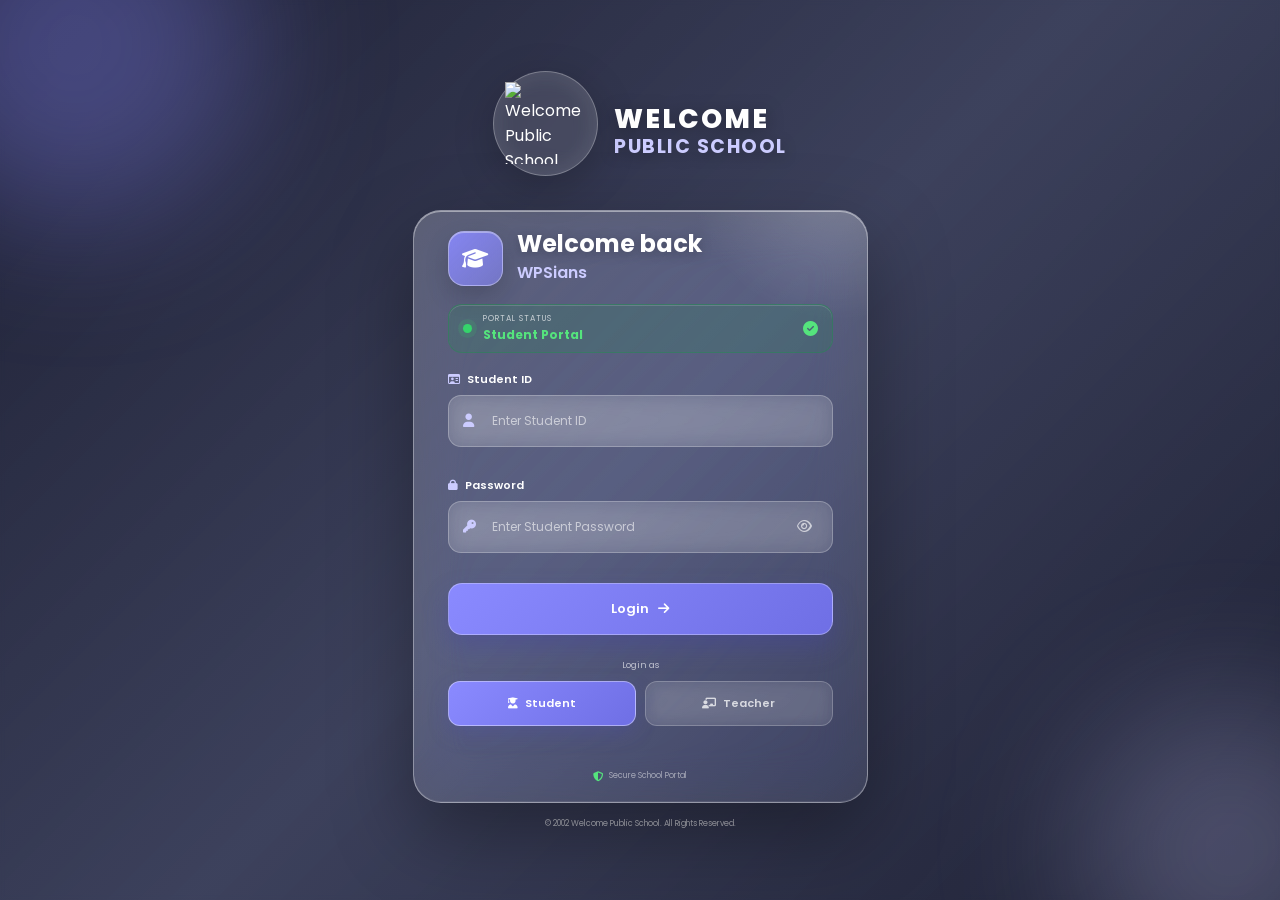
==== index.html @ 6a937719 "upload 1" ====
<!DOCTYPE html>
<html lang="en">
<head>
    <meta charset="UTF-8">

    <meta
        name="viewport"
        content="width=device-width, initial-scale=1.0"
    >

    <title>Login | Welcome Public School</title>

    <!-- Google Font -->
    <link rel="preconnect" href="https://fonts.googleapis.com">
    <link rel="preconnect" href="https://fonts.gstatic.com" crossorigin>

    <link
        href="https://fonts.googleapis.com/css2?family=Poppins:wght@300;400;500;600;700;800&display=swap"
        rel="stylesheet"
    >

    <!-- Font Awesome -->
    <link
        rel="stylesheet"
        href="https://cdnjs.cloudflare.com/ajax/libs/font-awesome/6.6.0/css/all.min.css"
    >

    <!-- CSS -->
    <link rel="stylesheet" href="login.css">
</head>

<body>

    <!-- =====================================================
         BACKGROUND VIDEO
         ===================================================== -->

    <video
        class="background-video"
        autoplay
        muted
        loop
        playsinline
        preload="auto"
    >
        <source src="images/bg-video.mp4" type="video/mp4">
    </video>


    <!-- =====================================================
         VIDEO OVERLAY
         ===================================================== -->

    <div class="video-overlay"></div>


    <!-- =====================================================
         DECORATIVE LIGHT
         ===================================================== -->

    <div class="ambient-light light-one"></div>
    <div class="ambient-light light-two"></div>


    <!-- =====================================================
         LOGIN PAGE
         ===================================================== -->

    <main class="login-page">


        <!-- =================================================
             SCHOOL BRANDING
             No background / no card
             ================================================= -->

        <section class="school-branding">

            <div class="logo-wrapper">

                <img
                    src="images/logo.png"
                    alt="Welcome Public School Logo"
                    class="school-logo"
                >

            </div>

            


            <div class="school-name">

                <h1>
                    WELCOME
                </h1>

                <h2>
                    PUBLIC SCHOOL
                </h2>

            </div>

        </section>



        <!-- =================================================
             LOGIN CARD
             ================================================= -->

        <section class="login-section">

            <div class="login-card">


                <!-- Glass shine -->

                <div class="glass-shine"></div>


                <!-- =================================================
                     CARD HEADER
                     ================================================= -->

                <div class="login-header">

                    <div class="login-icon">

                        <i class="fa-solid fa-graduation-cap"></i>

                    </div>

                    <div>

                        <h2>
                            Welcome back
                        </h2>

                        <p>
                            WPSians
                        </p>

                    </div>

                </div>



                <!-- =================================================
                     PORTAL STATUS
                     ================================================= -->

                <div
                    class="portal-status student-mode"
                    id="portalStatus"
                >

                    <span class="status-dot"></span>

                    <div class="status-text">

                        <span>
                            Portal Status
                        </span>

                        <strong id="portalName">
                            Student Portal
                        </strong>

                    </div>

                    <i
                        class="fa-solid fa-circle-check"
                        id="statusIcon"
                    ></i>

                </div>



                <!-- =================================================
                     LOGIN FORM
                     ================================================= -->

                <form
                    id="loginForm"
                    autocomplete="on"
                    novalidate
                >


                    <!-- ID -->

                    <div class="input-group">

                        <label for="userId">

                            <i class="fa-regular fa-id-card"></i>

                            <span id="idLabel">
                                Student ID
                            </span>

                        </label>


                        <div class="input-box">

                            <i class="fa-solid fa-user"></i>

                            <input
                                type="text"
                                id="userId"
                                name="userId"
                                placeholder="Enter ID"
                                autocomplete="username"
                            >

                        </div>


                        <small
                            class="error"
                            id="idError"
                        ></small>

                    </div>



                    <!-- PASSWORD -->

                    <div class="input-group">

                        <label for="password">

                            <i class="fa-solid fa-lock"></i>

                            <span id="passwordLabel">
                                Password
                            </span>

                        </label>


                        <div class="input-box">

                            <i class="fa-solid fa-key"></i>

                            <input
                                type="password"
                                id="password"
                                name="password"
                                placeholder="Enter Password"
                                autocomplete="current-password"
                            >


                            <button
                                type="button"
                                class="password-toggle"
                                id="passwordToggle"
                                aria-label="Show password"
                            >

                                <i class="fa-regular fa-eye"></i>

                            </button>

                        </div>


                        <small
                            class="error"
                            id="passwordError"
                        ></small>

                    </div>



                    <!-- =================================================
                         LOGIN BUTTON
                         ================================================= -->

                    <button
                        type="submit"
                        class="login-button"
                        id="loginButton"
                    >

                        <span class="button-text">
                            Login
                        </span>

                        <i class="fa-solid fa-arrow-right"></i>

                        <span class="loader"></span>

                    </button>

                </form>



                <!-- =================================================
                     PORTAL SELECTOR
                     ================================================= -->

                <div class="portal-selector">

                    <span class="selector-label">
                        Login as
                    </span>


                    <div class="portal-buttons">


                        <button
                            type="button"
                            class="portal-button active"
                            id="studentButton"
                        >

                            <i class="fa-solid fa-user-graduate"></i>

                            <span>
                                Student
                            </span>

                        </button>


                        <button
                            type="button"
                            class="portal-button"
                            id="teacherButton"
                        >

                            <i class="fa-solid fa-chalkboard-user"></i>

                            <span>
                                Teacher
                            </span>

                        </button>

                    </div>

                </div>



                <!-- =================================================
                     MESSAGE
                     ================================================= -->

                <div
                    class="login-message"
                    id="loginMessage"
                ></div>



                <!-- =================================================
                     SECURITY
                     ================================================= -->

                <div class="security">

                    <i class="fa-solid fa-shield-halved"></i>

                    <span>
                        Secure School Portal
                    </span>

                </div>

            </div>


            <p class="copyright">
                © 2002 Welcome Public School. All Rights Reserved.
            </p>

        </section>

    </main>


    <!-- JavaScript -->
    <script src="login.js"></script>
    <!-- JavaScript -->
    <script src="common.js"></script>

</body>
</html>
---- login.css ----
/* =========================================================
   WELCOME PUBLIC SCHOOL
   MODERN LIQUID GLASS LOGIN
   ========================================================= */


/* =========================================================
   RESET
   ========================================================= */

* {
    margin: 0;
    padding: 0;
    box-sizing: border-box;
}

html {
    min-height: 100%;
}

body {
    min-height: 100vh;

    font-family: 'Poppins', sans-serif;

    color: #FFFFFF;

    overflow-x: hidden;

    background: #333B42;
}



/* =========================================================
   BACKGROUND VIDEO
   ========================================================= */

.background-video {
    position: fixed;

    inset: 0;

    width: 100%;
    height: 100%;

    object-fit: cover;

    z-index: -5;
}



/* =========================================================
   VIDEO OVERLAY
   ========================================================= */

.video-overlay {
    position: fixed;

    inset: 0;

    z-index: -4;

    background:
        linear-gradient(
            135deg,
            rgba(20, 20, 45, 0.70),
            rgba(75, 75, 130, 0.42),
            rgba(20, 20, 45, 0.68)
        );

    backdrop-filter: blur(2px);
}



/* =========================================================
   AMBIENT LIGHTS
   ========================================================= */

.ambient-light {
    position: fixed;

    border-radius: 50%;

    pointer-events: none;

    z-index: -3;

    filter: blur(70px);
}

.light-one {
    width: 350px;
    height: 350px;

    top: -130px;
    left: -100px;

    background: rgba(138, 138, 255, 0.35);
}

.light-two {
    width: 300px;
    height: 300px;

    right: -100px;
    bottom: -100px;

    background: rgba(204, 204, 255, 0.25);
}



/* =========================================================
   MAIN PAGE
   ========================================================= */

.login-page {

    min-height: 100vh;

    width: 100%;

    display: flex;

    flex-direction: column;

    align-items: center;

    justify-content: center;

    padding: 35px 20px;

}



/* =========================================================
   SCHOOL BRANDING
   NO BACKGROUND
   NO CARD
   ========================================================= */

.school-branding {
    display: inline-flex;

    align-items: center;
    justify-content: center;

    gap: 16px;

    margin: 0 auto 25px;
    margin-bottom: 20px;

    position: relative;
    z-index: 5;

    text-align: left;

    color: #ffffff;
}

@keyframes brandingAppear {

    from {
        opacity: 0;
        transform: translateY(-18px);
    }

    to {
        opacity: 1;
        transform: translateY(0);
    }

}



/* =========================================================
   LOGO
   ========================================================= */

.logo-wrapper {

    width: 105px;
    height: 105px;

    margin: 0 auto 14px;

    display: flex;

    align-items: center;
    justify-content: center;

    border-radius: 50%;

    background: rgba(255, 255, 255, 0.10);

    border: 1px solid rgba(255, 255, 255, 0.30);

    box-shadow:
        0 10px 40px rgba(0, 0, 0, 0.22),

        inset 0 0 25px
        rgba(255, 255, 255, 0.10);

    backdrop-filter: blur(12px);

    transition: 0.35s ease;
}

.logo-wrapper:hover {

    transform: translateY(-5px) scale(1.03);

    background: rgba(255, 255, 255, 0.16);

    box-shadow:
        0 15px 45px rgba(0, 0, 0, 0.28);
}

.school-logo {

    width: 82px;
    height: 82px;

    object-fit: contain;
}



/* =========================================================
   SCHOOL NAME
   ========================================================= */

.school-name h1 {

    font-size: 27px;

    line-height: 1;

    font-weight: 800;

    letter-spacing: 2px;

    color: #FFFFFF;

    text-shadow:
        0 3px 18px rgba(0, 0, 0, 0.35);
}

.school-name h2 {

    margin-top: 5px;

    font-size: 19px;

    line-height: 1;

    font-weight: 700;

    letter-spacing: 1.5px;

    color: #CCCCFF;

    text-shadow:
        0 3px 15px rgba(0, 0, 0, 0.30);
}



/* =========================================================
   SCHOOL INFO
   ========================================================= */

.school-line {

    width: 55px;
    height: 2px;

    margin: 12px auto 8px;

    border-radius: 20px;

    background: #FFFFFF;

    opacity: 0.7;
}

.established {

    font-size: 10px;

    font-weight: 600;

    color: #FFFFFF;

    opacity: 0.9;
}

.location {

    margin-top: 3px;

    font-size: 9px;

    line-height: 1.5;

    color: #CCCCFF;

    opacity: 0.85;
}



/* =========================================================
   LOGIN SECTION
   ========================================================= */

.login-section {

    width: 100%;

    max-width: 455px;

    animation: cardAppear 0.8s 0.1s ease both;
}

@keyframes cardAppear {

    from {
        opacity: 0;

        transform:
            translateY(25px)
            scale(0.98);
    }

    to {
        opacity: 1;

        transform:
            translateY(0)
            scale(1);
    }

}



/* =========================================================
   LIQUID GLASS LOGIN CARD
   ========================================================= */

.login-card {

    position: relative;

    width: 100%;

    padding: 20px 34px;

    overflow: hidden;

    border-radius: 28px;

    background:
        linear-gradient(
            135deg,
            rgba(255, 255, 255, 0.22),
            rgba(255, 255, 255, 0.09)
        );

    border:
        1px solid rgba(255, 255, 255, 0.38);

    box-shadow:

        0 30px 80px
        rgba(0, 0, 0, 0.35),

        inset 0 1px 0
        rgba(255, 255, 255, 0.45),

        inset 0 -1px 0
        rgba(255, 255, 255, 0.08);

    backdrop-filter:
        blur(25px)
        saturate(150%);

    -webkit-backdrop-filter:
        blur(25px)
        saturate(150%);

    transition: 0.35s ease;
}

.login-card:hover {

    border-color:
        rgba(255, 255, 255, 0.50);

    box-shadow:

        0 35px 90px
        rgba(0, 0, 0, 0.40),

        inset 0 1px 0
        rgba(255, 255, 255, 0.50);
}



/* =========================================================
   GLASS SHINE
   ========================================================= */

.glass-shine {

    position: absolute;

    width: 300px;
    height: 300px;

    top: -190px;
    right: -120px;

    border-radius: 50%;

    background:
        radial-gradient(
            circle,
            rgba(255, 255, 255, 0.22),
            transparent 70%
        );

    pointer-events: none;
}



/* =========================================================
   LOGIN HEADER
   ========================================================= */

.login-header {

    position: relative;

    display: flex;

    align-items: center;

    gap: 14px;

    margin-bottom: 18px;
}

.login-icon {

    width: 55px;
    height: 55px;

    display: flex;

    align-items: center;
    justify-content: center;

    flex-shrink: 0;

    border-radius: 16px;

    color: #FFFFFF;

    background:
        linear-gradient(
            135deg,
            rgba(138, 138, 255, 0.90),
            rgba(138, 138, 255, 0.55)
        );

    border:
        1px solid rgba(255, 255, 255, 0.35);

    box-shadow:
        0 10px 25px rgba(0, 0, 0, 0.16),

        inset 0 1px 0
        rgba(255, 255, 255, 0.35);
}

.login-icon i {
    font-size: 21px;
}

.login-header h2 {

    font-size: 24px;

    line-height: 1.1;

    font-weight: 700;

    color: #FFFFFF;

    text-shadow:
        0 2px 12px rgba(0, 0, 0, 0.25);
}

.login-header p {

    margin-top: 2px;

    font-size: 16px;

    font-weight: 600;

    color: #CCCCFF;
}



/* =========================================================
   PORTAL STATUS
   ========================================================= */

.portal-status {

    display: flex;

    align-items: center;

    gap: 11px;

    padding: 8px 14px;

    margin-bottom: 18px;

    border-radius: 14px;

    background:
        rgba(10, 159, 61, 0.13);

    border:
        1px solid rgba(10, 159, 61, 0.30);

    box-shadow:
        inset 0 1px 0
        rgba(255, 255, 255, 0.15);

    transition: 0.3s ease;
}

.status-dot {

    width: 9px;
    height: 9px;

    border-radius: 50%;

    flex-shrink: 0;

    background: #35D46B;

    box-shadow:
        0 0 0 5px
        rgba(53, 212, 107, 0.13);

    animation: pulse 2s infinite;
}

@keyframes pulse {

    0% {
        box-shadow:
            0 0 0 0
            rgba(53, 212, 107, 0.35);
    }

    70% {
        box-shadow:
            0 0 0 7px
            rgba(53, 212, 107, 0);
    }

    100% {
        box-shadow:
            0 0 0 0
            rgba(53, 212, 107, 0);
    }

}

.status-text {

    flex: 1;
}

.status-text span {

    display: block;

    font-size: 8px;

    text-transform: uppercase;

    letter-spacing: 1px;

    color: rgba(255, 255, 255, 0.68);
}

.status-text strong {

    display: block;

    margin-top: 1px;

    font-size: 12px;

    color: #55E47D;

    font-weight: 700;
}

#statusIcon {

    color: #55E47D;

    font-size: 15px;
}



/* =========================================================
   INPUT GROUP
   ========================================================= */

.input-group {

    margin-bottom: 12px;
}

.input-group label {

    display: flex;

    align-items: center;

    gap: 7px;

    margin-bottom: 7px;

    font-size: 11px;

    font-weight: 600;

    color: #FFFFFF;
}

.input-group label i {

    color: #CCCCFF;
}



/* =========================================================
   INPUT BOX
   ========================================================= */

.input-box {

    position: relative;

    display: flex;

    align-items: center;
}

.input-box > i {

    position: absolute;

    left: 15px;

    color: #CCCCFF;

    font-size: 13px;

    pointer-events: none;

    z-index: 2;
}

.input-box input {

    width: 100%;

    height: 52px;

    padding:
        0 46px
        0 43px;

    border:
        1px solid rgba(255, 255, 255, 0.25);

    outline: none;

    border-radius: 13px;

    background:
        rgba(255, 255, 255, 0.11);

    color: #FFFFFF;

    font-family: 'Poppins', sans-serif;

    font-size: 12px;

    transition: 0.25s ease;

    backdrop-filter: blur(10px);
}

.input-box input::placeholder {

    color:
        rgba(255, 255, 255, 0.58);
}

.input-box input:focus {

    border-color:
        rgba(255, 255, 255, 0.65);

    background:
        rgba(255, 255, 255, 0.16);

    box-shadow:
        0 0 0 4px
        rgba(138, 138, 255, 0.18);
}



/* =========================================================
   PASSWORD BUTTON
   ========================================================= */

.password-toggle {

    position: absolute;

    right: 12px;

    width: 32px;
    height: 32px;

    display: flex;

    align-items: center;
    justify-content: center;

    border: none;

    border-radius: 8px;

    background: transparent;

    color:
        rgba(255, 255, 255, 0.65);

    cursor: pointer;

    transition: 0.2s ease;
}

.password-toggle:hover {

    color: #FFFFFF;

    background:
        rgba(255, 255, 255, 0.12);
}



/* =========================================================
   ERROR
   ========================================================= */

.error {

    display: block;

    min-height: 14px;

    margin-top: 4px;

    font-size: 9px;

    color: #FF8E8E;
}



/* =========================================================
   INVALID INPUT
   ========================================================= */

.input-box input.invalid {

    border-color:
        rgba(255, 80, 80, 0.75);

    background:
        rgba(255, 50, 50, 0.08);

    box-shadow:
        0 0 0 3px
        rgba(255, 70, 70, 0.10);
}



/* =========================================================
   LOGIN BUTTON
   ========================================================= */

.login-button {

    position: relative;

    width: 100%;

    height: 52px;

    margin-top: 2px;

    border: none;

    border-radius: 14px;

    display: flex;

    align-items: center;
    justify-content: center;

    gap: 9px;

    cursor: pointer;

    overflow: hidden;

    color: #FFFFFF;

    font-family: 'Poppins', sans-serif;

    font-size: 13px;

    font-weight: 600;

    background:
        linear-gradient(
            135deg,
            #8A8AFF,
            #6F6FE5
        );

    border:
        1px solid
        rgba(255, 255, 255, 0.30);

    box-shadow:
        0 12px 25px
        rgba(70, 70, 170, 0.35);

    transition: 0.3s ease;
}

.login-button:hover {

    transform: translateY(-2px);

    box-shadow:
        0 17px 30px
        rgba(70, 70, 170, 0.45);
}

.login-button:active {

    transform: translateY(0);
}

.login-button > i {

    transition: 0.3s ease;
}

.login-button:hover > i {

    transform: translateX(4px);
}



/* =========================================================
   LOADER
   ========================================================= */

.loader {

    display: none;

    width: 18px;
    height: 18px;

    border:
        2px solid
        rgba(255, 255, 255, 0.40);

    border-top-color: #FFFFFF;

    border-radius: 50%;

    animation: spin 0.7s linear infinite;
}

.login-button.loading .button-text,
.login-button.loading > i {

    display: none;
}

.login-button.loading .loader {

    display: block;
}

@keyframes spin {

    to {
        transform: rotate(360deg);
    }

}



/* =========================================================
   PORTAL SELECTOR
   ========================================================= */

.portal-selector {

    margin-top: 24px;

    text-align: center;
}

.selector-label {

    display: block;

    margin-bottom: 9px;

    font-size: 9px;

    color:
        rgba(255, 255, 255, 0.65);
}

.portal-buttons {

    display: grid;

    grid-template-columns: 1fr 1fr;

    gap: 9px;
}

.portal-button {

    height: 45px;

    display: flex;

    align-items: center;
    justify-content: center;

    gap: 7px;

    border:
        1px solid
        rgba(255, 255, 255, 0.22);

    border-radius: 12px;

    background:
        rgba(255, 255, 255, 0.08);

    color:
        rgba(255, 255, 255, 0.75);

    font-family: 'Poppins', sans-serif;

    font-size: 11px;

    font-weight: 600;

    cursor: pointer;

    backdrop-filter: blur(8px);

    transition: 0.25s ease;
}

.portal-button:hover {

    background:
        rgba(255, 255, 255, 0.15);

    color: #FFFFFF;

    transform: translateY(-2px);
}

.portal-button.active {

   background:
        linear-gradient(
            135deg,
            #8A8AFF,
            #6F6FE5
        );
    border-color:
        rgba(255, 255, 255, 0.40);

    color: #FFFFFF;

    box-shadow:
        0 8px 20px
        rgba(80, 80, 180, 0.28);
}



/* =========================================================
   TEACHER MODE
   ========================================================= */

.login-card.teacher-mode
.portal-status {

    background:
        rgba(138, 138, 255, 0.15);

    border-color:
        rgba(204, 204, 255, 0.35);
}

.login-card.teacher-mode
.status-dot {

    background: #CCCCFF;

    box-shadow:
        0 0 0 5px
        rgba(204, 204, 255, 0.13);
}

.login-card.teacher-mode
.status-text strong {

    color: #CCCCFF;
}

.login-card.teacher-mode
#statusIcon {

    color: #CCCCFF;
}



/* =========================================================
   LOGIN MESSAGE
   ========================================================= */

.login-message {

    min-height: 17px;

    margin-top: 12px;

    text-align: center;

    font-size: 9px;

    font-weight: 500;
}

.login-message.success {

    color: #55E47D;
}

.login-message.error {

    color: #FF8E8E;
}



/* =========================================================
   SECURITY
   ========================================================= */

.security {

    display: flex;

    align-items: center;
    justify-content: center;

    gap: 6px;

    margin-top: 15px;

    color:
        rgba(255, 255, 255, 0.50);

    font-size: 8px;
}

.security i {

    color: #55E47D;

    font-size: 10px;
}



/* =========================================================
   COPYRIGHT
   ========================================================= */

.copyright {

    margin-top: 15px;

    text-align: center;

    font-size: 8px;

    color:
        rgba(255, 255, 255, 0.62);
}



/* =========================================================
   RESPONSIVE
   ========================================================= */

@media (max-width: 600px) {

    .login-page {

        padding:
            25px 15px;
    }

    .school-branding {

        margin-bottom: 20px;
    }

    .logo-wrapper {

        width: 88px;
        height: 88px;
    }

    .school-logo {

        width: 68px;
        height: 68px;
    }

    .school-name h1 {

        font-size: 23px;
    }

    .school-name h2 {

        font-size: 17px;
    }

    .login-card {

        padding: 27px 21px;

        border-radius: 24px;
    }

    .login-header h2 {

        font-size: 21px;
    }

}



@media (max-width: 420px) {

    .login-page {

        padding:
            20px 12px;
    }

    .logo-wrapper {

        width: 78px;
        height: 78px;
    }

    .school-logo {

        width: 60px;
        height: 60px;
    }

    .school-name h1 {

        font-size: 20px;
    }

    .school-name h2 {

        font-size: 15px;
    }

    .location {

        font-size: 8px;
    }

    .login-card {

        padding: 23px 17px;

        border-radius: 21px;
    }

    .login-icon {

        width: 48px;
        height: 48px;
    }

    .login-header h2 {

        font-size: 19px;
    }

    .login-header p {

        font-size: 14px;
    }

    .input-box input {

        height: 49px;
    }

    .login-button {

        height: 50px;
    }

}



/* =========================================================
   ACCESSIBILITY
   ========================================================= */

button:focus-visible,
input:focus-visible {

    outline:
        2px solid
        rgba(255, 255, 255, 0.65);

    outline-offset: 2px;
}



/* =========================================================
   REDUCED MOTION
   ========================================================= */

@media (prefers-reduced-motion: reduce) {

    *,
    *::before,
    *::after {

        animation-duration: 0.01ms !important;

        animation-iteration-count: 1 !important;

        transition-duration: 0.01ms !important;
    }

}
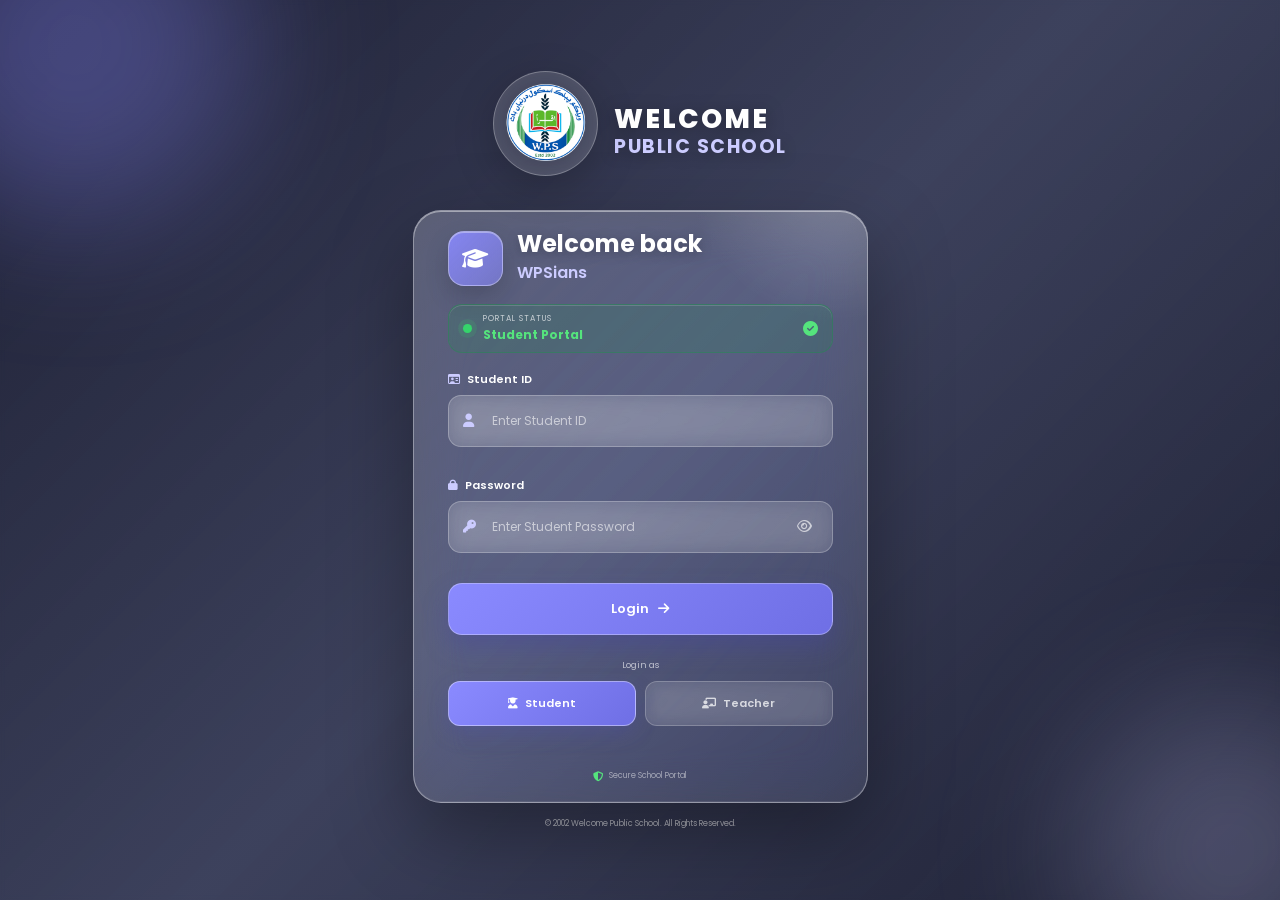
==== commit 6e96600b: "favicon update" ====
--- a/index.html
+++ b/index.html
@@ -27,6 +27,11 @@
 
     <!-- CSS -->
     <link rel="stylesheet" href="login.css">
+
+    <!-- Cross-browser standard icon declaration -->
+<link rel="icon" type="image/x-icon" href="favicon.ico">
+<link rel="shortcut icon" type="image/x-icon" href="favicon.ico">
+
 </head>
 
 <body>
@@ -396,4 +401,4 @@
     <script src="common.js"></script>
 
 </body>
-</html>+</html>
